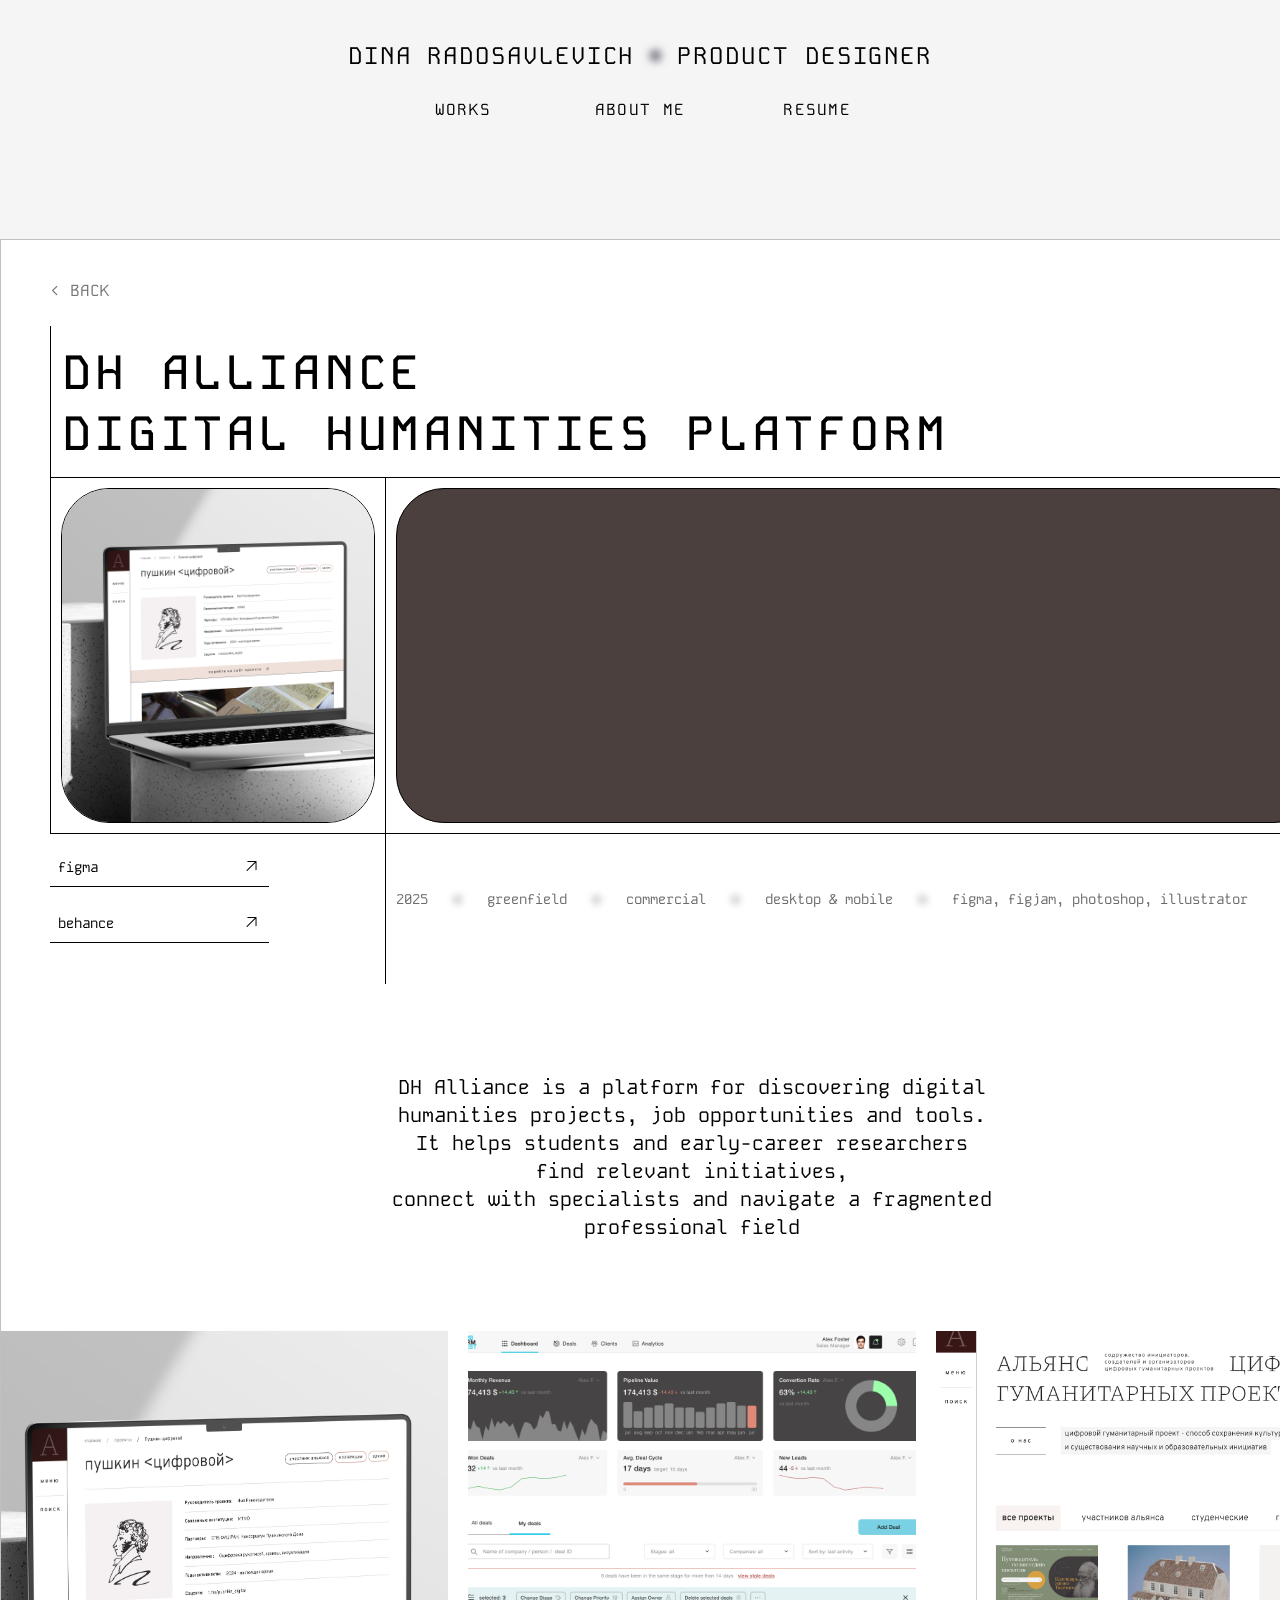
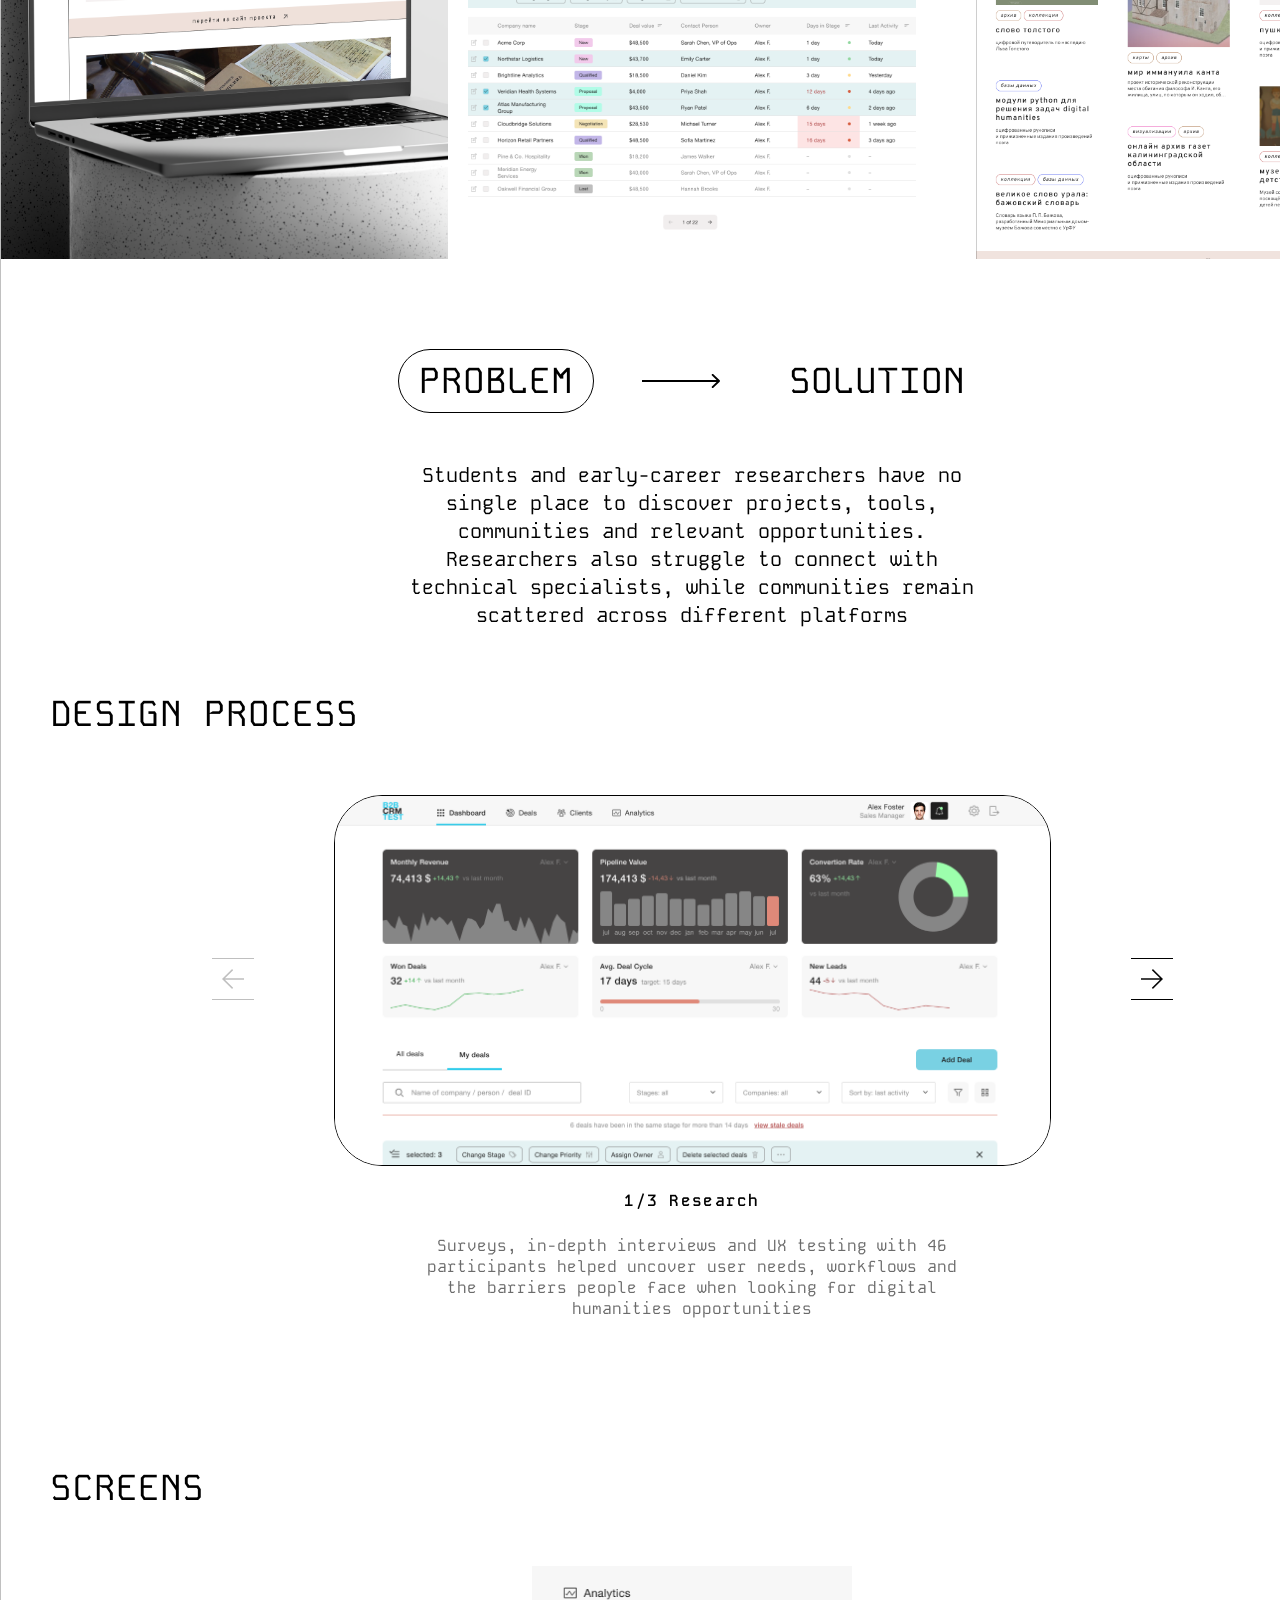
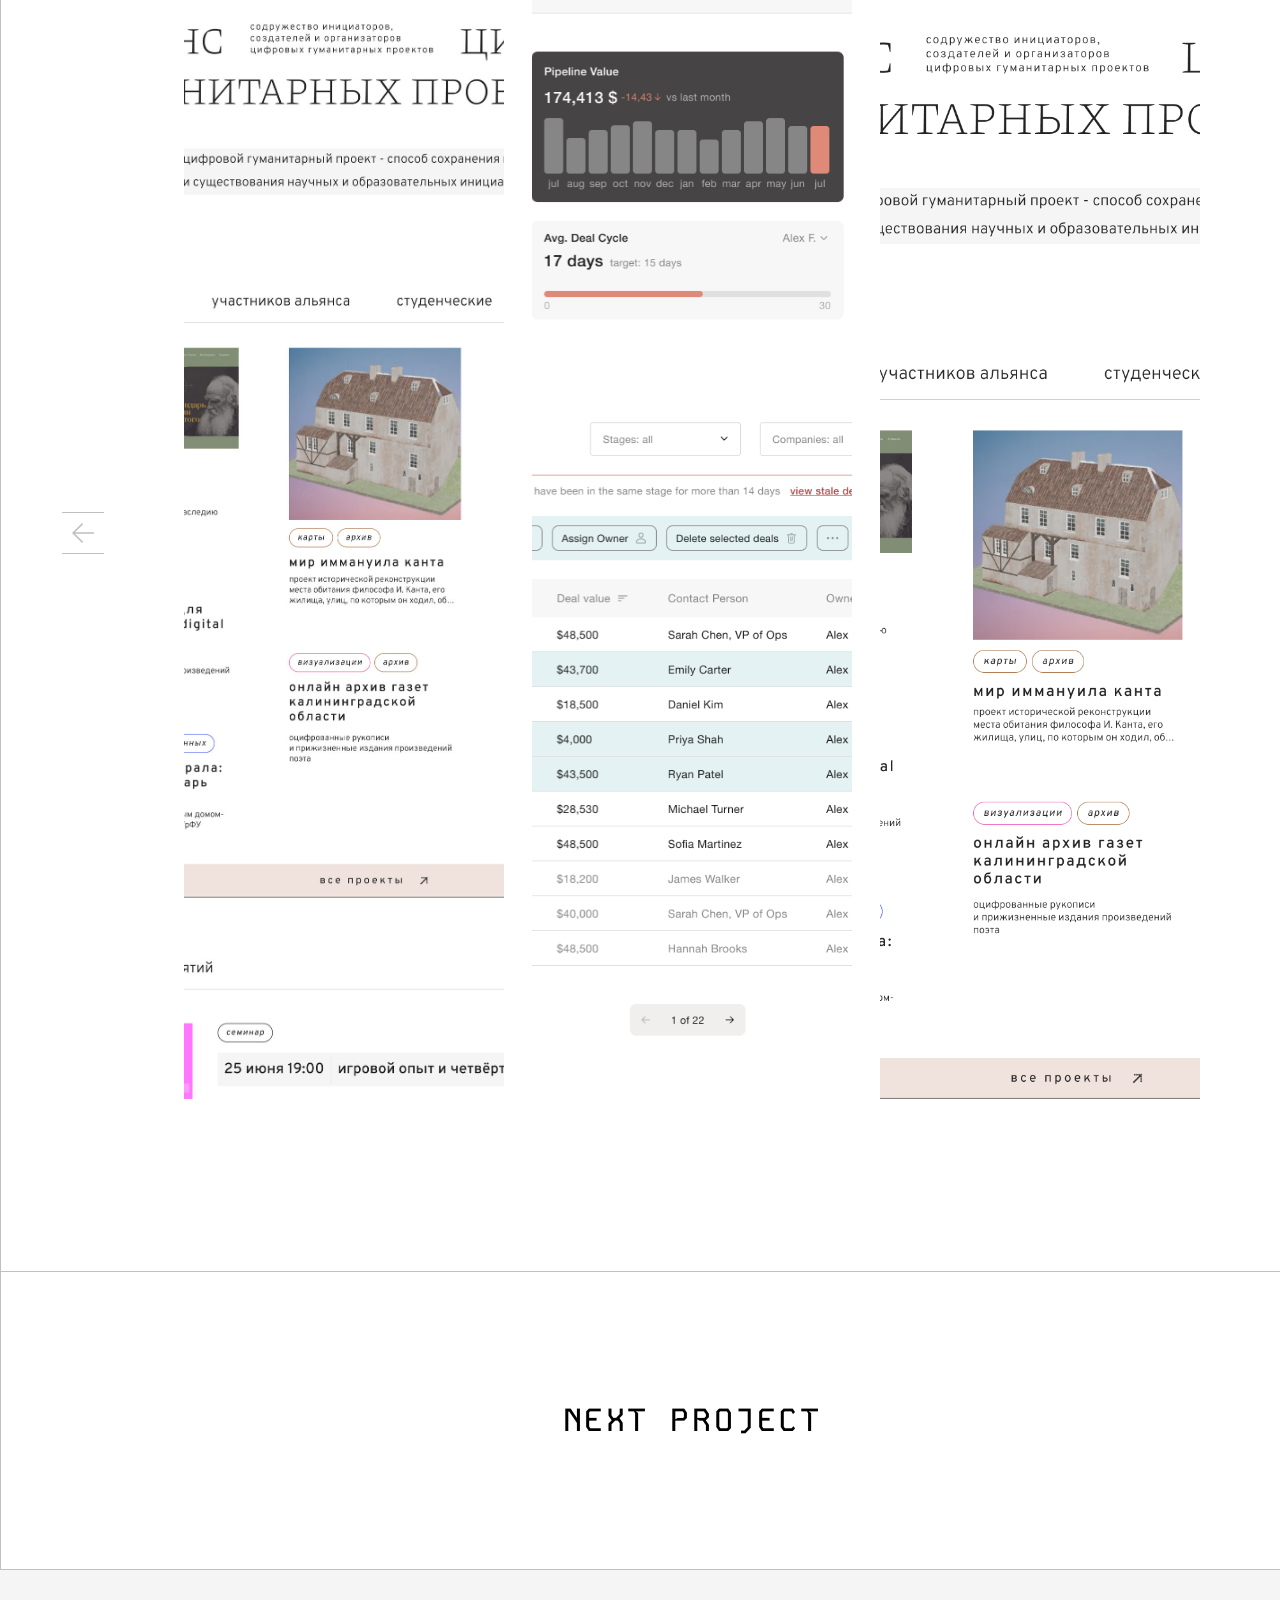
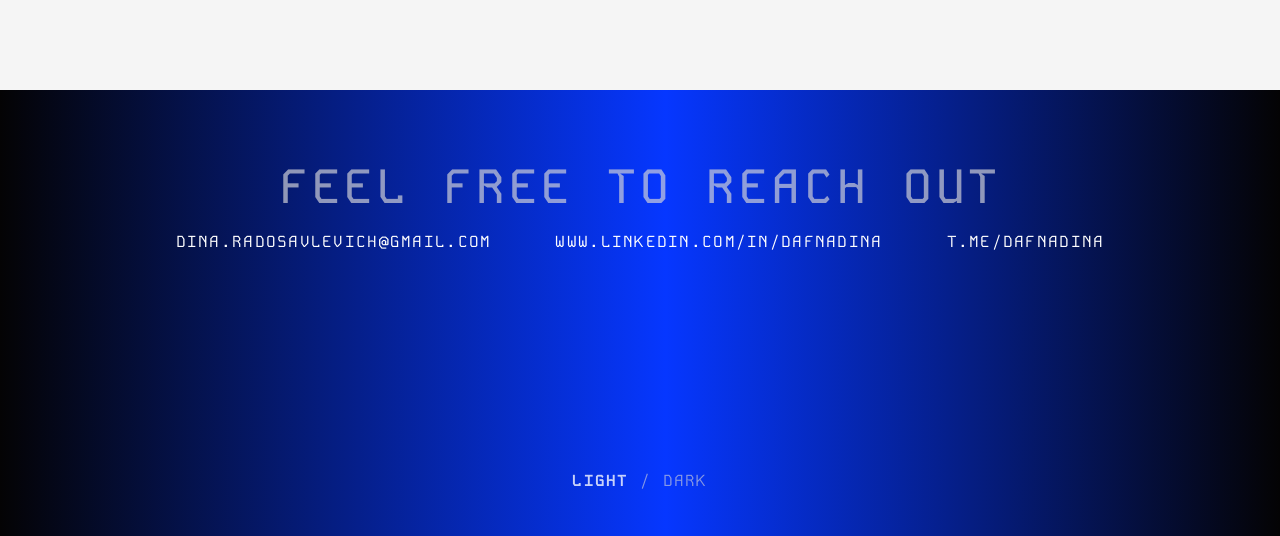
==== alliance/index.html @ b3aa5272 "Add direct project routes" ====
<!doctype html>
<html lang="en">
  <head>
    <meta charset="UTF-8" />
    <meta name="viewport" content="width=device-width, initial-scale=1" />
    <meta http-equiv="refresh" content="0; url=../alliance.html" />
    <link rel="canonical" href="../alliance.html" />
    <title>DH Alliance — Dina Radosavlevich</title>
    <script>window.location.replace('../alliance.html');</script>
  </head>
  <body><a href="../alliance.html">Open DH Alliance project</a></body>
</html>
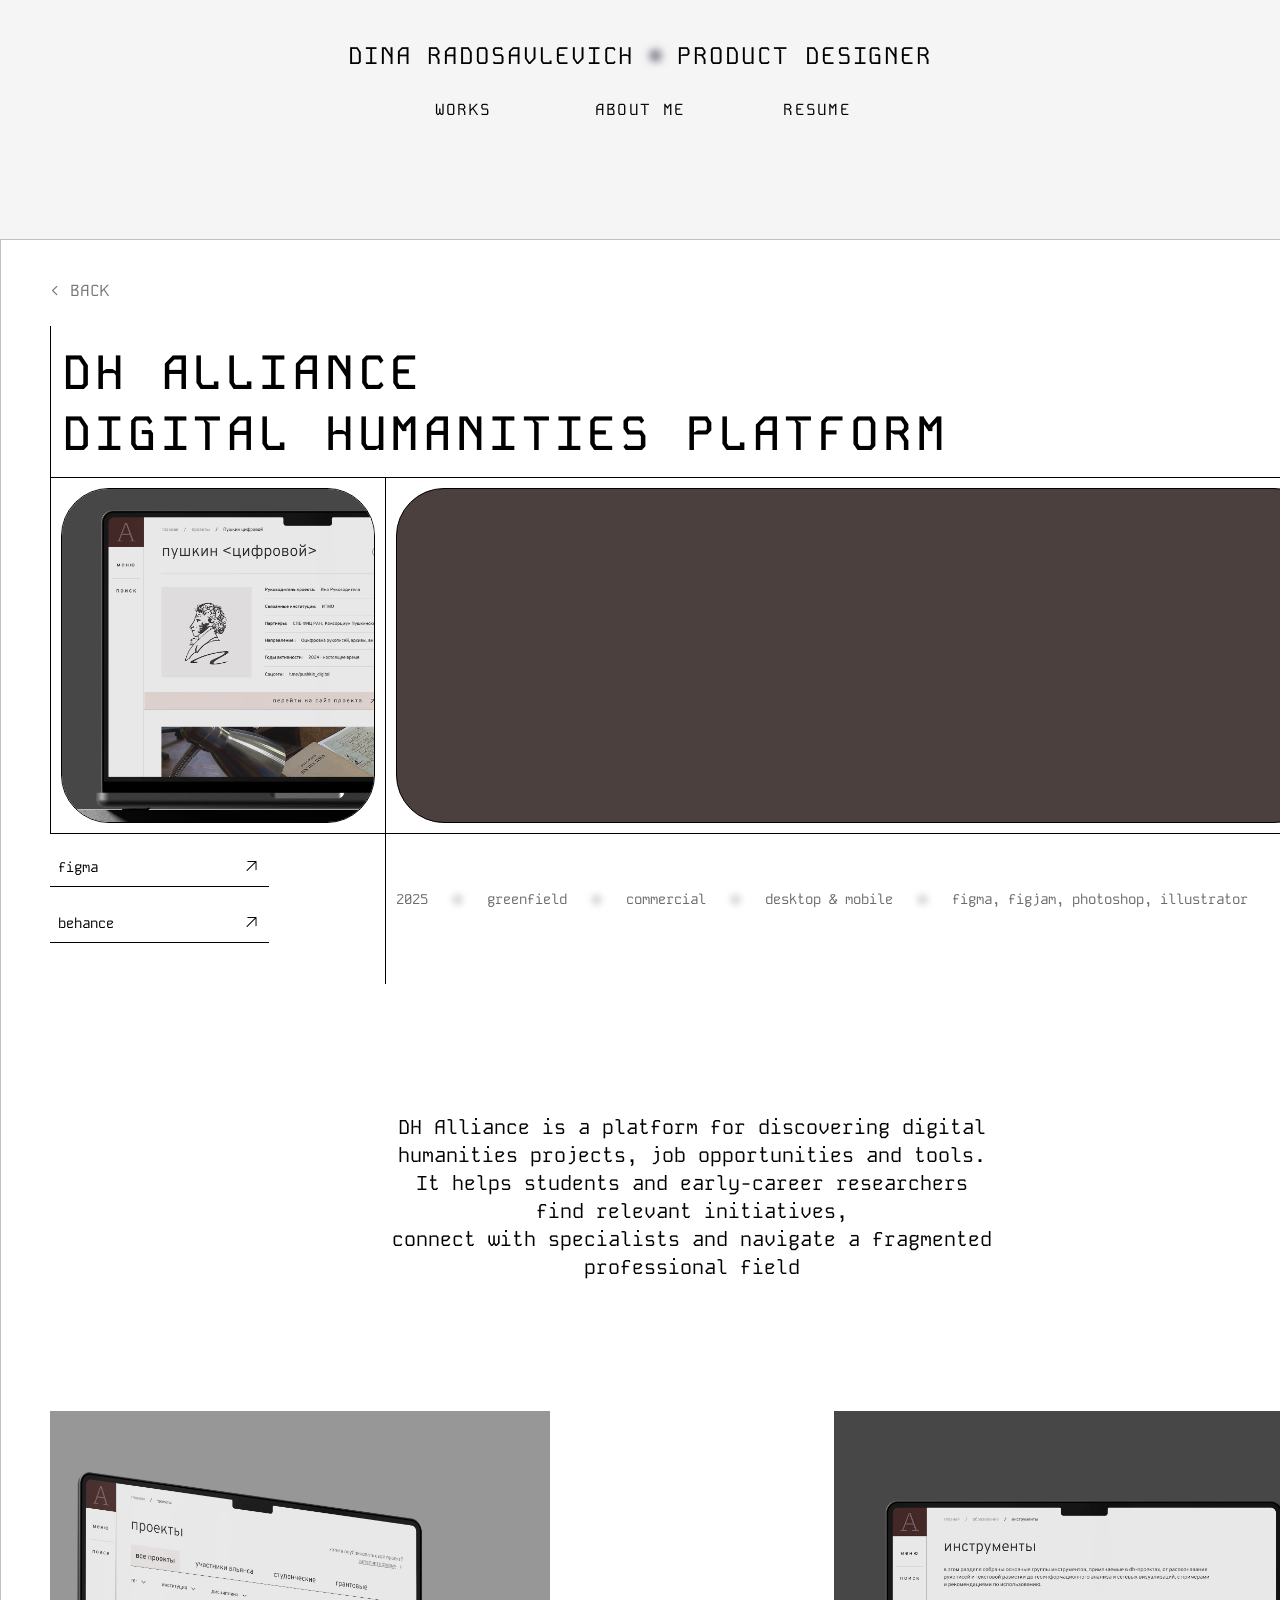
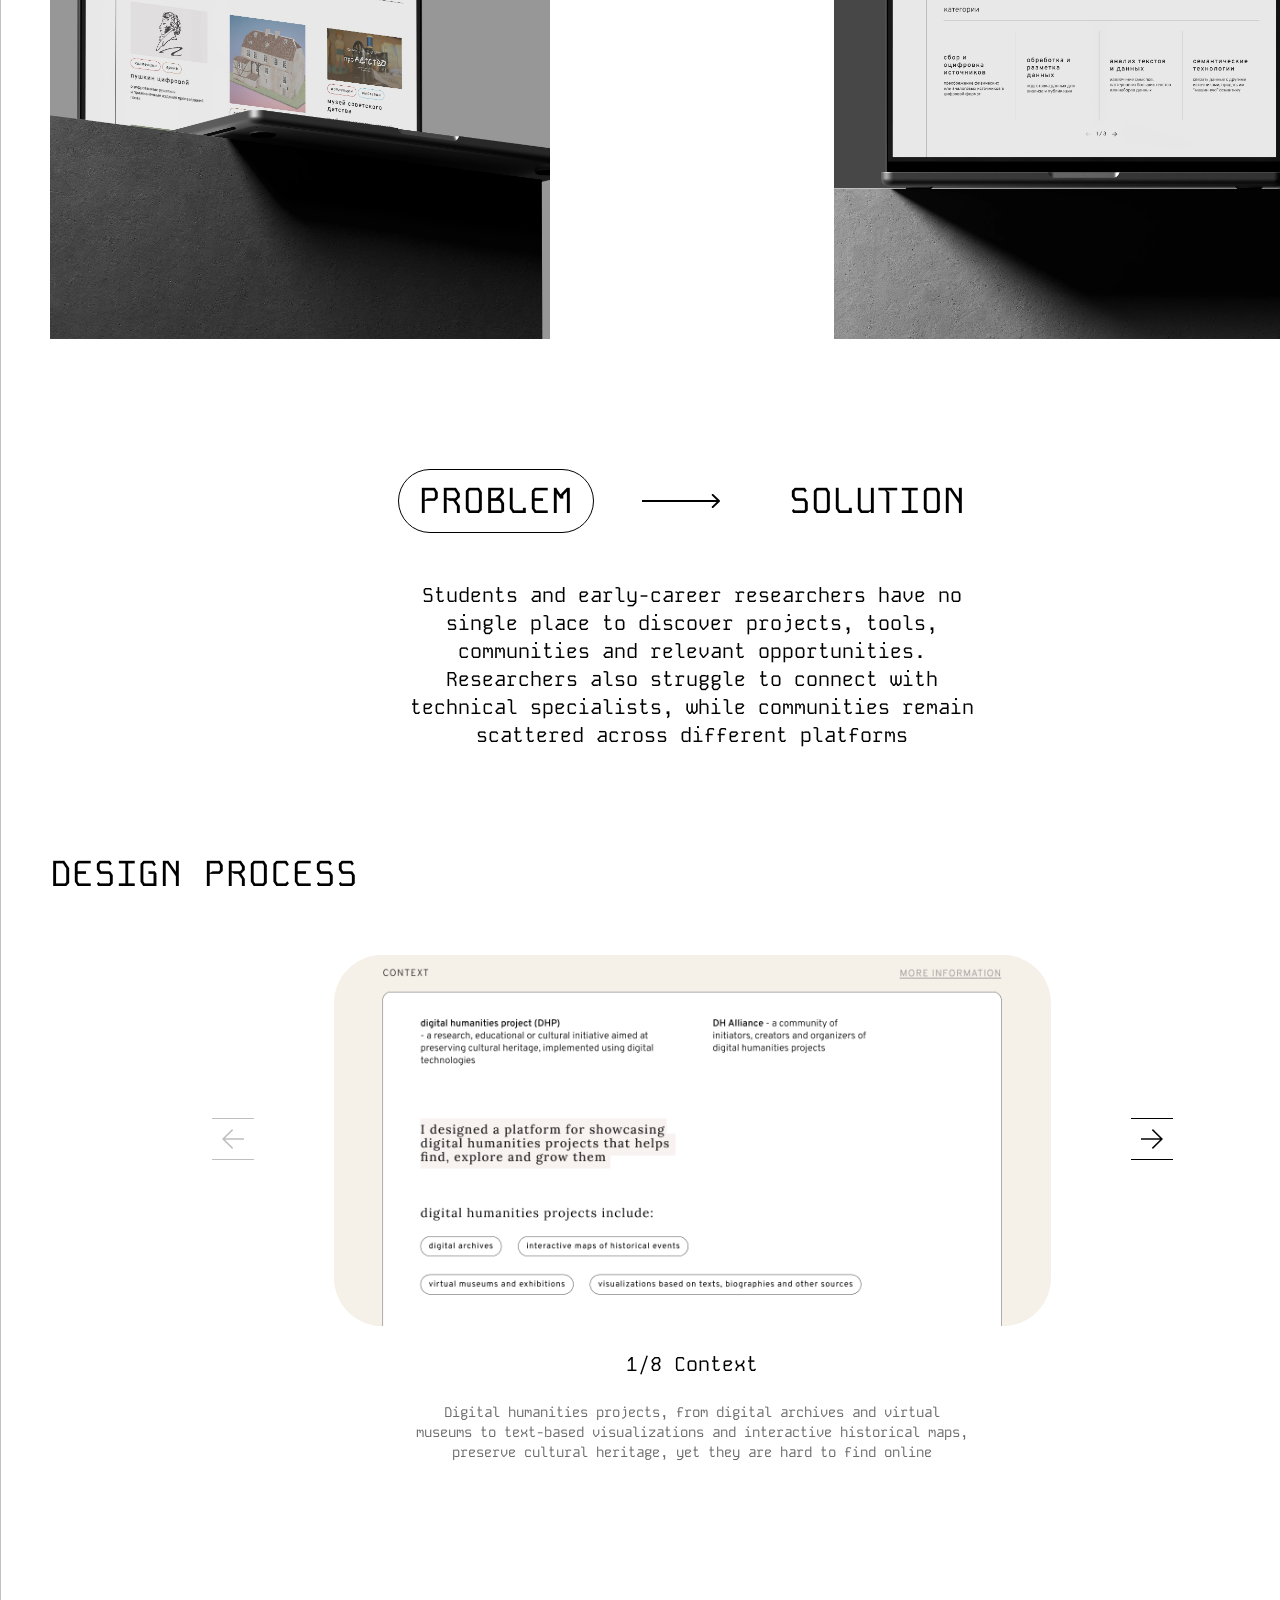
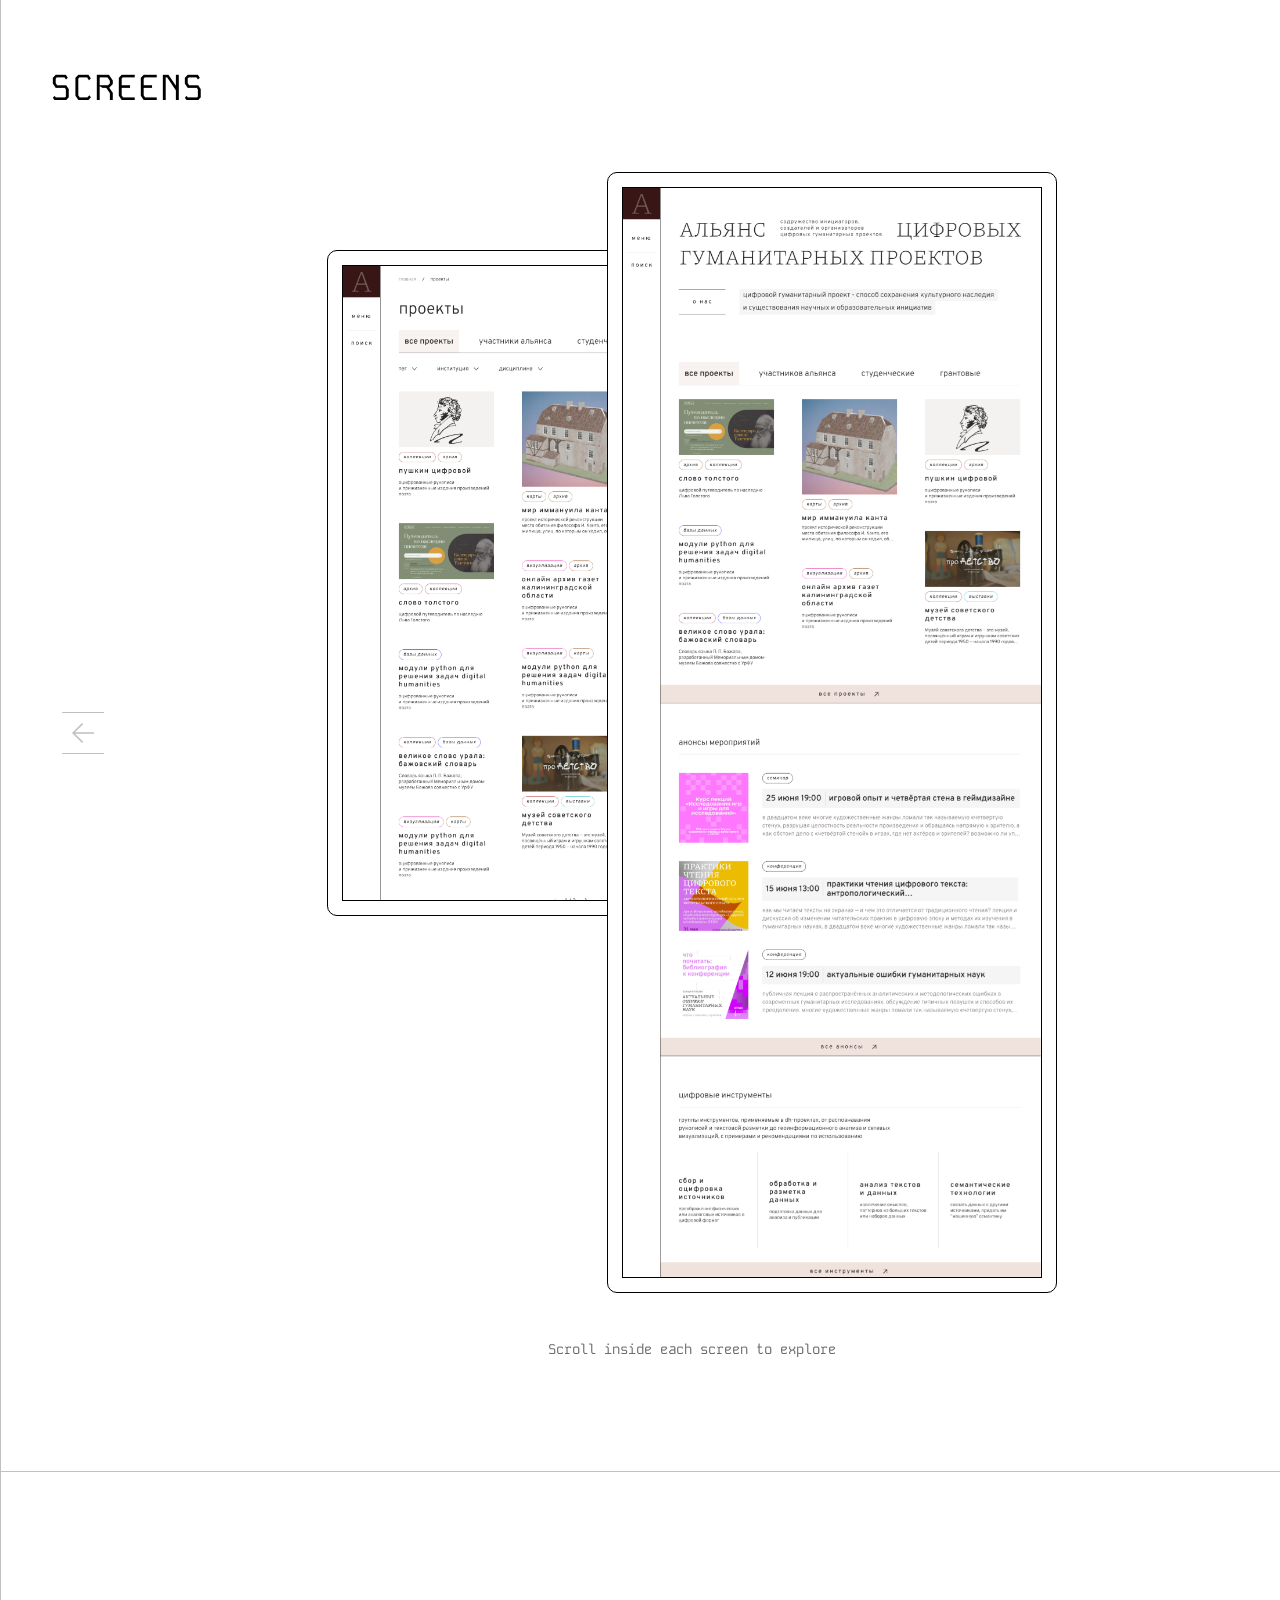
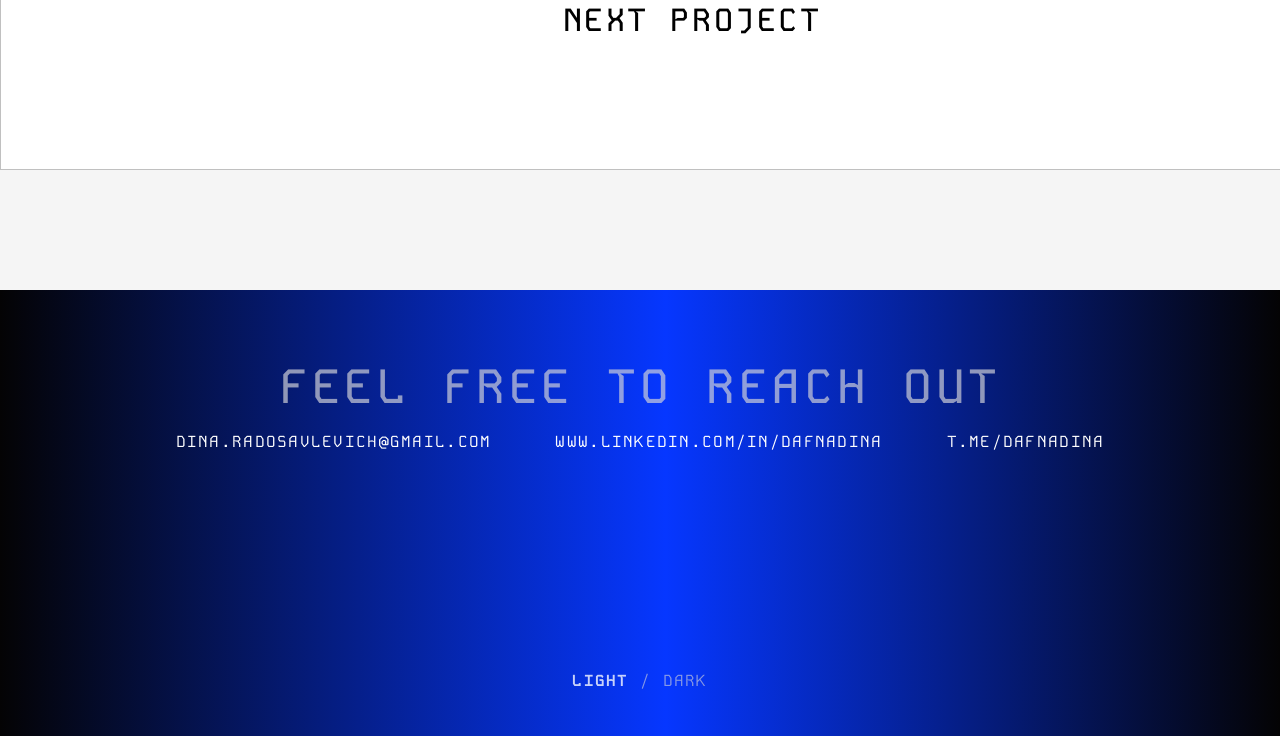
==== commit 0785d1a2: "Add portfolio favicon" ====
--- a/alliance/index.html
+++ b/alliance/index.html
@@ -6,6 +6,7 @@
     <meta http-equiv="refresh" content="0; url=../alliance.html" />
     <link rel="canonical" href="../alliance.html" />
     <title>DH Alliance — Dina Radosavlevich</title>
+    <link rel="icon" type="image/svg+xml" href="../favicon.svg" />
     <script>window.location.replace('../alliance.html');</script>
   </head>
   <body><a href="../alliance.html">Open DH Alliance project</a></body>
